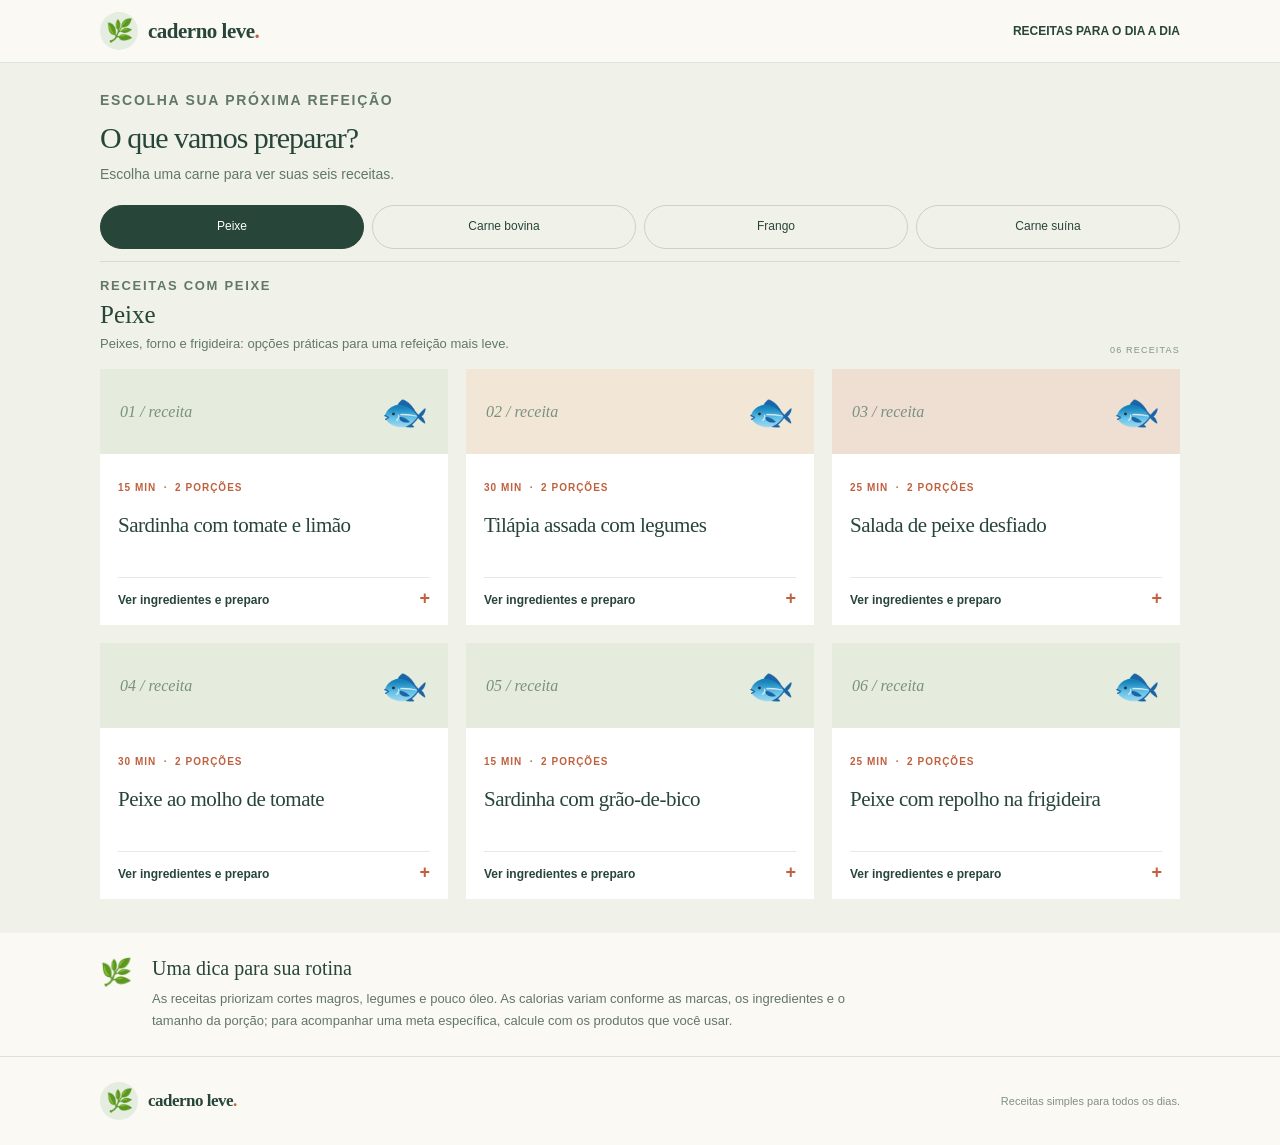
==== index.html @ a043e78c "Add files via upload" ====
<!DOCTYPE html>
<html lang="pt-BR">

<head>
    <meta charset="UTF-8">
    <meta name="viewport" content="width=device-width, initial-scale=1">
    <meta name="description" content="Receitas simples e mais leves com peixe.">
    <title>Peixe | Caderno Leve</title>
    <link rel="stylesheet" href="style.css">
</head>

<body>
    <header class="top">
        <div class="wrap top-inner"><a class="brand" href="index.html"><span class="brand-mark"
                    aria-hidden="true">🌿</span><span>caderno leve<span class="brand-dot">.</span></span></a><span
                class="top-link">RECEITAS PARA O DIA A DIA</span></div>
    </header>
    <main>
        <section class="recipes" id="receitas">
            <div class="wrap">
                <div class="heading-row">
                    <div>
                        <p class="eyebrow">ESCOLHA SUA PRÓXIMA REFEIÇÃO</p>
                        <h2>O que vamos preparar?</h2>
                        <p>Escolha uma carne para ver suas seis receitas.</p>
                    </div>
                </div>
                <nav class="category-nav" aria-label="Categorias de receitas"><a href="index.html" class="active"
                        aria-current="page">Peixe</a><a href="boi.html">Carne bovina</a><a
                        href="frango.html">Frango</a><a href="porco.html">Carne suína</a></nav>
                <div class="category-title">
                    <div>
                        <p class="eyebrow">RECEITAS COM PEIXE</p>
                        <h3>Peixe</h3>
                        <p>Peixes, forno e frigideira: opções práticas para uma refeição mais leve.</p>
                    </div><small>06 RECEITAS</small>
                </div>
                <div class="grid" id="recipe-grid">
                    <article class="card">
                        <div class="card-visual" aria-hidden="true"><span>01 / receita</span><span>🐟</span></div>
                        <div class="card-content">
                            <p class="meta">15 MIN &nbsp;·&nbsp; 2 PORÇÕES</p>
                            <h4>Sardinha com tomate e limão</h4>
                            <details>
                                <summary>Ver ingredientes e preparo</summary>
                                <div class="detail"><b>Ingredientes</b>
                                    <ul>
                                        <li>1 lata de sardinha em água, escorrida (aprox. 125 g)</li>
                                        <li>150 g de tomate picado</li>
                                        <li>50 g de cebola picada</li>
                                        <li>10 ml de suco de limão</li>
                                        <li>Salsinha e pimenta-do-reino a gosto</li>
                                    </ul><b>Modo de preparo</b>
                                    <p>Misture a sardinha com o tomate e a cebola. Tempere com limão, salsinha e
                                        pimenta. Sirva fria ou aqueça rapidamente na frigideira.</p>
                                </div>
                            </details>
                        </div>
                    </article>
                    <article class="card">
                        <div class="card-visual" aria-hidden="true"><span>02 / receita</span><span>🐟</span></div>
                        <div class="card-content">
                            <p class="meta">30 MIN &nbsp;·&nbsp; 2 PORÇÕES</p>
                            <h4>Tilápia assada com legumes</h4>
                            <details>
                                <summary>Ver ingredientes e preparo</summary>
                                <div class="detail"><b>Ingredientes</b>
                                    <ul>
                                        <li>300 g de filé de tilápia</li>
                                        <li>200 g de abobrinha em rodelas</li>
                                        <li>150 g de cenoura em tiras finas</li>
                                        <li>5 ml de azeite</li>
                                        <li>Limão, alho, sal e ervas a gosto</li>
                                    </ul><b>Modo de preparo</b>
                                    <p>Tempere o peixe com limão, alho e ervas. Disponha com os legumes em uma
                                        assadeira, regue com azeite e asse a 200 °C por cerca de 20 a 25 minutos, até o
                                        peixe estar cozido e se desfazer facilmente.</p>
                                </div>
                            </details>
                        </div>
                    </article>
                    <article class="card">
                        <div class="card-visual" aria-hidden="true"><span>03 / receita</span><span>🐟</span></div>
                        <div class="card-content">
                            <p class="meta">25 MIN &nbsp;·&nbsp; 2 PORÇÕES</p>
                            <h4>Salada de peixe desfiado</h4>
                            <details>
                                <summary>Ver ingredientes e preparo</summary>
                                <div class="detail"><b>Ingredientes</b>
                                    <ul>
                                        <li>300 g de filé de peixe branco</li>
                                        <li>150 g de pepino picado</li>
                                        <li>150 g de tomate picado</li>
                                        <li>60 g de iogurte natural desnatado</li>
                                        <li>Limão, sal e cheiro-verde a gosto</li>
                                    </ul><b>Modo de preparo</b>
                                    <p>Cozinhe o peixe em água até ficar opaco e se desfazer facilmente; escorra e
                                        desfie. Deixe esfriar e misture com o pepino e o tomate. Tempere o iogurte com
                                        limão e cheiro-verde e junte à salada.</p>
                                </div>
                            </details>
                        </div>
                    </article>
                    <article class="card">
                        <div class="card-visual" aria-hidden="true"><span>04 / receita</span><span>🐟</span></div>
                        <div class="card-content">
                            <p class="meta">30 MIN &nbsp;·&nbsp; 2 PORÇÕES</p>
                            <h4>Peixe ao molho de tomate</h4>
                            <details>
                                <summary>Ver ingredientes e preparo</summary>
                                <div class="detail"><b>Ingredientes</b>
                                    <ul>
                                        <li>300 g de filé de peixe branco</li>
                                        <li>200 g de tomate picado</li>
                                        <li>50 g de cebola</li>
                                        <li>5 ml de azeite</li>
                                        <li>Alho, sal e cheiro-verde a gosto</li>
                                    </ul><b>Modo de preparo</b>
                                    <p>Refogue cebola e alho no azeite. Junte o tomate e um pouco de água, cozinhe por 5
                                        minutos e acrescente o peixe. Tampe e cozinhe até ficar opaco e se desfazer
                                        facilmente. Finalize com cheiro-verde.</p>
                                </div>
                            </details>
                        </div>
                    </article>
                    <article class="card">
                        <div class="card-visual" aria-hidden="true"><span>05 / receita</span><span>🐟</span></div>
                        <div class="card-content">
                            <p class="meta">15 MIN &nbsp;·&nbsp; 2 PORÇÕES</p>
                            <h4>Sardinha com grão-de-bico</h4>
                            <details>
                                <summary>Ver ingredientes e preparo</summary>
                                <div class="detail"><b>Ingredientes</b>
                                    <ul>
                                        <li>1 lata de sardinha em água, escorrida (aprox. 125 g)</li>
                                        <li>160 g de grão-de-bico cozido e escorrido</li>
                                        <li>100 g de tomate picado</li>
                                        <li>50 g de cebola</li>
                                        <li>10 ml de suco de limão</li>
                                        <li>Salsinha a gosto</li>
                                    </ul><b>Modo de preparo</b>
                                    <p>Misture a sardinha, o grão-de-bico, o tomate e a cebola. Tempere com limão e
                                        salsinha e sirva.</p>
                                </div>
                            </details>
                        </div>
                    </article>
                    <article class="card">
                        <div class="card-visual" aria-hidden="true"><span>06 / receita</span><span>🐟</span></div>
                        <div class="card-content">
                            <p class="meta">25 MIN &nbsp;·&nbsp; 2 PORÇÕES</p>
                            <h4>Peixe com repolho na frigideira</h4>
                            <details>
                                <summary>Ver ingredientes e preparo</summary>
                                <div class="detail"><b>Ingredientes</b>
                                    <ul>
                                        <li>300 g de filé de peixe branco em cubos</li>
                                        <li>200 g de repolho fatiado</li>
                                        <li>100 g de cenoura ralada</li>
                                        <li>5 ml de azeite</li>
                                        <li>Alho, sal e limão a gosto</li>
                                    </ul><b>Modo de preparo</b>
                                    <p>Aqueça o azeite e refogue o alho, o repolho e a cenoura até amaciar. Junte o
                                        peixe, tempere e cozinhe até ficar opaco e se desfazer facilmente. Finalize com
                                        limão.</p>
                                </div>
                            </details>
                        </div>
                    </article>
                </div>
            </div>
        </section>
        <section class="wrap tip">
            <div class="tip-icon" aria-hidden="true">🌿</div>
            <div>
                <h3>Uma dica para sua rotina</h3>
                <p>As receitas priorizam cortes magros, legumes e pouco óleo. As calorias variam conforme as marcas, os
                    ingredientes e o tamanho da porção; para acompanhar uma meta específica, calcule com os produtos que
                    você usar.</p>
            </div>
        </section>
    </main>
    <footer>
        <div class="wrap foot"><a class="brand" href="index.html"><span class="brand-mark"
                    aria-hidden="true">🌿</span><span>caderno leve<span class="brand-dot">.</span></span></a>
            <p>Receitas simples para todos os dias.</p>
        </div>
    </footer>
</body>

</html>
---- style.css ----
:root {
    --ink: #28453a;
    --sub: #62766a;
    --paper: #faf9f3;
    --cream: #f0f2e9;
    --orange: #bf603f;
    --line: #dce4d8
}

* {
    box-sizing: border-box
}

html {
    scroll-behavior: smooth
}

body {
    margin: 0;
    background: var(--paper);
    color: var(--ink);
    font-family: Arial, sans-serif
}

a {
    color: inherit;
    text-decoration: none
}

.wrap {
    width: min(1080px, calc(100% - 40px));
    margin: auto
}

.top {
    border-bottom: 1px solid var(--line)
}

.top-inner {
    min-height: 76px;
    display: flex;
    justify-content: space-between;
    align-items: center;
    gap: 20px
}

.brand {
    display: flex;
    align-items: center;
    gap: 10px;
    font: bold 21px Georgia, serif;
    letter-spacing: -.5px
}

.brand-mark {
    display: grid;
    place-items: center;
    width: 38px;
    height: 38px;
    background: #e4ede0;
    color: #426c54;
    border-radius: 50%;
    font: 22px Georgia
}

.brand-dot {
    color: var(--orange)
}

.top-link {
    font-size: 12px;
    font-weight: bold
}

.hero {
    display: grid;
    grid-template-columns: 1.15fr .85fr;
    align-items: center;
    gap: 50px;
    padding: 65px 0
}

.eyebrow {
    color: var(--orange);
    font-weight: bold;
    letter-spacing: 1.7px;
    font-size: 10px
}

.hero h1 {
    font: normal clamp(43px, 5vw, 65px)/1.08 Georgia, serif;
    letter-spacing: -2px;
    margin: 20px 0
}

.hero h1 em {
    color: var(--orange);
    font-weight: normal
}

.hero p:not(.eyebrow) {
    color: var(--sub);
    font-size: 15px;
    line-height: 1.8;
    max-width: 460px
}

.hero-link {
    display: inline-block;
    background: var(--ink);
    color: white;
    padding: 16px 19px;
    margin-top: 16px;
    font-weight: bold;
    font-size: 12px
}

.hero-art {
    background: #e5ece0;
    min-height: 270px;
    display: flex;
    flex-direction: column;
    align-items: center;
    justify-content: center;
    position: relative
}

.hero-art span {
    font-size: 80px
}

.hero-art p {
    font: italic 18px Georgia, serif !important;
    color: var(--ink) !important
}

.hero-art small {
    position: absolute;
    top: 19px;
    left: 20px;
    font-size: 9px;
    letter-spacing: 1.2px;
    color: #718477
}

.recipes {
    background: var(--cream);
    padding: 65px 0 80px
}

.heading-row {
    display: flex;
    justify-content: space-between;
    align-items: end;
    gap: 20px
}

.heading-row h2 {
    font: normal 38px Georgia, serif;
    letter-spacing: -1px;
    margin: 14px 0
}

.heading-row p {
    color: var(--sub);
    font-size: 14px;
    line-height: 1.7;
    margin: 0
}

.category-nav {
    display: flex;
    gap: 8px;
    flex-wrap: wrap;
    margin: 30px 0 35px
}

.category-nav a {
    padding: 12px 16px;
    border: 1px solid #c7d3c6;
    font-size: 12px;
    border-radius: 2px
}

.category-nav a:hover,
.category-nav a.active {
    background: var(--ink);
    color: #fff;
    border-color: var(--ink)
}

.category-title {
    border-top: 1px solid #d5ddd1;
    padding-top: 27px;
    display: flex;
    justify-content: space-between;
    gap: 20px;
    align-items: end;
    margin-bottom: 20px
}

.category-title h3 {
    font: normal 29px Georgia, serif;
    margin: 8px 0
}

.category-title p {
    font-size: 13px;
    color: var(--sub);
    margin: 0;
    line-height: 1.6
}

.category-title small {
    font-size: 9px;
    letter-spacing: 1.2px;
    color: #829486;
    white-space: nowrap
}

.grid {
    display: grid;
    grid-template-columns: repeat(3, 1fr);
    gap: 18px
}

.card {
    background: white;
    display: flex;
    flex-direction: column
}

.card-visual {
    height: 120px;
    background: #e5ebdd;
    display: flex;
    justify-content: space-between;
    align-items: center;
    padding: 20px
}

.card:nth-child(2) .card-visual {
    background: #f2e7d6
}

.card:nth-child(3) .card-visual {
    background: #efdfd3
}

.card-visual span:first-child {
    font: italic 16px Georgia;
    color: #799080
}

.card-visual span:last-child {
    font-size: 48px
}

.card-content {
    padding: 23px;
    display: flex;
    flex-direction: column;
    flex: 1
}

.meta {
    color: var(--orange);
    font-size: 10px;
    font-weight: bold;
    letter-spacing: 1px
}

.card h4 {
    font: normal 23px/1.2 Georgia, serif;
    letter-spacing: -.5px;
    margin: 15px 0 20px;
    min-height: 55px
}

.card details {
    border-top: 1px solid #e5ebe3;
    padding-top: 15px;
    margin-top: auto
}

.card summary {
    cursor: pointer;
    list-style: none;
    font-size: 12px;
    font-weight: bold
}

.card summary::-webkit-details-marker {
    display: none
}

.card summary:after {
    content: ' +';
    float: right;
    color: var(--orange);
    font-size: 18px;
    line-height: 10px
}

.card details[open] summary:after {
    content: ' −'
}

.detail {
    font-size: 13px;
    line-height: 1.65;
    color: #62746a;
    padding-top: 18px
}

.detail b {
    color: var(--ink)
}

.detail ul {
    padding-left: 18px
}

.tip {
    padding: 48px 0;
    display: flex;
    gap: 20px;
    align-items: start
}

.tip-icon {
    font-size: 26px
}

.tip h3 {
    font: normal 25px Georgia;
    margin: 0 0 8px
}

.tip p {
    font-size: 13px;
    color: var(--sub);
    line-height: 1.7;
    margin: 0;
    max-width: 720px
}

footer {
    border-top: 1px solid var(--line)
}

.foot {
    padding: 25px 0;
    display: flex;
    align-items: center;
    justify-content: space-between;
    gap: 12px
}

.foot p {
    font-size: 11px;
    color: #809086
}

.foot .brand {
    font-size: 17px
}

a:focus-visible,
summary:focus-visible {
    outline: 3px solid var(--orange);
    outline-offset: 3px
}

@media(max-width:760px) {
    .hero {
        grid-template-columns: 1fr;
        gap: 24px;
        padding: 45px 0
    }

    .hero-art {
        min-height: 190px
    }

    .hero-art span {
        font-size: 58px
    }

    .grid {
        grid-template-columns: repeat(2, 1fr)
    }

    .heading-row h2 {
        font-size: 32px
    }
}

@media(max-width:520px) {
    .wrap {
        width: calc(100% - 32px)
    }

    .brand {
        font-size: 18px
    }

    .top-link {
        font-size: 11px
    }

    .hero h1 {
        font-size: 43px
    }

    .grid {
        grid-template-columns: 1fr
    }

    .card h4 {
        min-height: 0
    }

    .category-title small {
        display: none
    }

    .foot {
        align-items: start;
        flex-direction: column
    }

    .recipes {
        padding: 50px 0
    }
}

/* Navegação compacta: categorias e receitas ficam no começo da página. */
.recipes {
    padding: 26px 0 34px
}

.heading-row h2 {
    font-size: 30px;
    margin: 8px 0
}

.category-nav {
    margin: 18px 0 12px
}

.category-title {
    padding-top: 14px;
    margin-bottom: 14px
}

.category-title h3 {
    font-size: 25px;
    margin: 5px 0
}

.page-links {
    display: flex;
    justify-content: space-between;
    gap: 12px;
    margin: 0 0 14px;
    font-size: 11px;
    font-weight: bold
}

.page-links a {
    padding: 6px 0
}

.carousel-controls {
    display: flex;
    justify-content: flex-end;
    margin-bottom: 14px
}

.carousel-controls>div {
    display: flex;
    gap: 12px;
    align-items: center
}

.carousel-controls button {
    border: 1px solid #c7d3c6;
    background: #fff;
    color: var(--ink);
    padding: 10px 12px;
    cursor: pointer;
    font: 700 12px Arial, sans-serif
}

.carousel-controls button:hover:not(:disabled) {
    background: var(--ink);
    color: #fff
}

.carousel-controls button:disabled {
    opacity: .4;
    cursor: default
}

.carousel-controls span {
    font-size: 11px;
    color: var(--sub);
    min-width: 52px;
    text-align: center
}

.card[hidden] {
    display: none
}

.card-visual {
    height: 85px
}

.card-visual span:last-child {
    font-size: 38px
}

.card-content {
    padding: 18px
}

.card h4 {
    font-size: 21px;
    margin: 10px 0 16px;
    min-height: 48px
}

.tip {
    padding: 24px 0
}

.tip h3 {
    font-size: 20px
}

.top-inner {
    min-height: 62px
}

@media(max-width:520px) {
    .top-link {
        display: none
    }

    .recipes {
        padding: 20px 0 28px
    }

    .heading-row h2 {
        font-size: 27px
    }

    .category-nav {
        gap: 6px
    }

    .category-nav a {
        padding: 9px 11px
    }

    .carousel-controls {
        justify-content: flex-start
    }

    .card h4 {
        min-height: 0
    }

    .card-visual {
        height: 70px
    }

    .tip {
        padding: 20px 0
    }
}

/* Botões de categorias de tamanhos iguais em qualquer tela. */
.category-nav {
    display: grid;
    grid-template-columns: repeat(4, minmax(0, 1fr));
    gap: 8px
}

.category-nav a {
    display: flex;
    align-items: center;
    justify-content: center;
    text-align: center;
    min-width: 0;
    min-height: 44px;
    padding: 10px 8px;
    line-height: 1.25
}

.page-links {
    display: grid;
    grid-template-columns: repeat(2, minmax(0, 1fr));
    gap: 8px
}

.page-links a {
    display: flex;
    align-items: center;
    justify-content: center;
    min-height: 40px;
    border: 1px solid #c7d3c6;
    text-align: center;
    padding: 8px 6px;
    font-size: 12px
}

.page-links a:hover {
    background: var(--ink);
    color: #fff
}

.grid .card {
    display: flex
}

.grid .card[hidden] {
    display: none
}

@media(max-width:520px) {
    .category-nav {
        grid-template-columns: repeat(2, minmax(0, 1fr))
    }

    .category-nav a {
        min-height: 42px
    }

    .page-links a {
        font-size: 11px
    }
}

/* Categorias com cantos arredondados. */
.category-nav a {
    border-radius: 999px
}
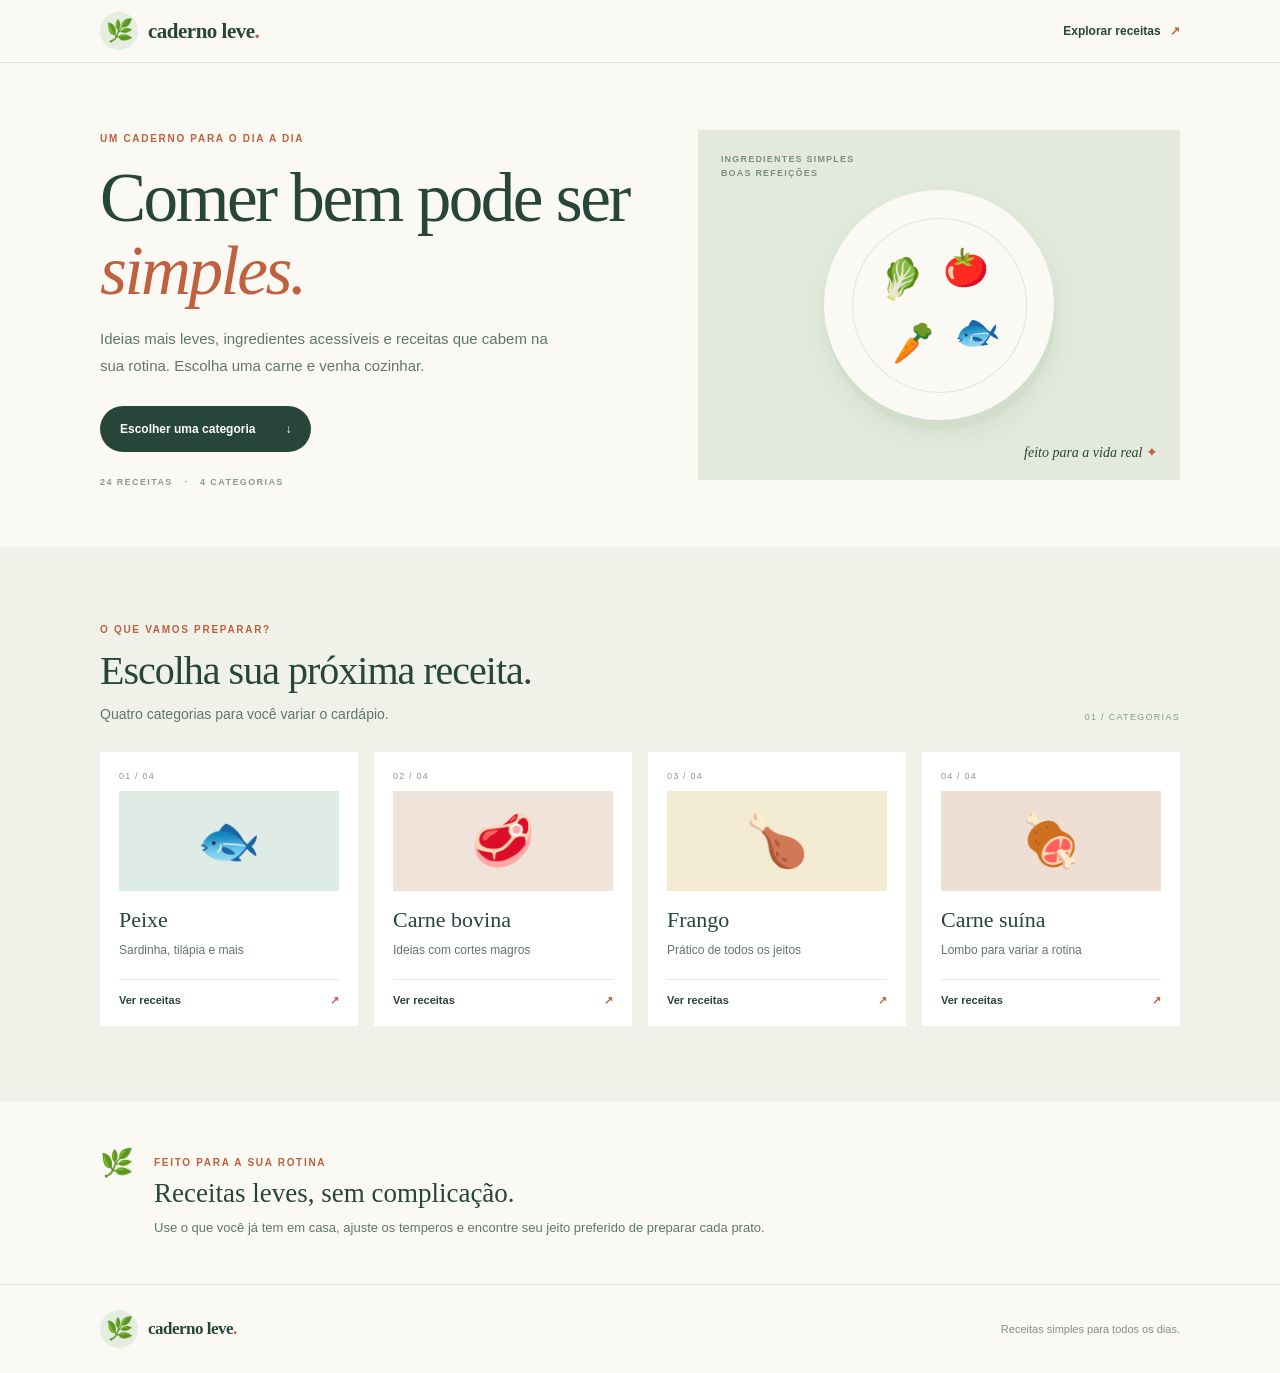
==== commit 84ed5b90: "atualizacao dos arquivos" ====
--- a/index.html
+++ b/index.html
@@ -1,191 +1,28 @@
 <!DOCTYPE html>
 <html lang="pt-BR">
-
 <head>
-    <meta charset="UTF-8">
-    <meta name="viewport" content="width=device-width, initial-scale=1">
-    <meta name="description" content="Receitas simples e mais leves com peixe.">
-    <title>Peixe | Caderno Leve</title>
-    <link rel="stylesheet" href="style.css">
+  <meta charset="UTF-8">
+  <meta name="viewport" content="width=device-width, initial-scale=1">
+  <meta name="description" content="Receitas simples e mais leves para tornar seu dia a dia mais gostoso.">
+  <title>Início | Caderno Leve</title>
+  <link rel="stylesheet" href="style.css">
 </head>
-
-<body>
-    <header class="top">
-        <div class="wrap top-inner"><a class="brand" href="index.html"><span class="brand-mark"
-                    aria-hidden="true">🌿</span><span>caderno leve<span class="brand-dot">.</span></span></a><span
-                class="top-link">RECEITAS PARA O DIA A DIA</span></div>
-    </header>
-    <main>
-        <section class="recipes" id="receitas">
-            <div class="wrap">
-                <div class="heading-row">
-                    <div>
-                        <p class="eyebrow">ESCOLHA SUA PRÓXIMA REFEIÇÃO</p>
-                        <h2>O que vamos preparar?</h2>
-                        <p>Escolha uma carne para ver suas seis receitas.</p>
-                    </div>
-                </div>
-                <nav class="category-nav" aria-label="Categorias de receitas"><a href="index.html" class="active"
-                        aria-current="page">Peixe</a><a href="boi.html">Carne bovina</a><a
-                        href="frango.html">Frango</a><a href="porco.html">Carne suína</a></nav>
-                <div class="category-title">
-                    <div>
-                        <p class="eyebrow">RECEITAS COM PEIXE</p>
-                        <h3>Peixe</h3>
-                        <p>Peixes, forno e frigideira: opções práticas para uma refeição mais leve.</p>
-                    </div><small>06 RECEITAS</small>
-                </div>
-                <div class="grid" id="recipe-grid">
-                    <article class="card">
-                        <div class="card-visual" aria-hidden="true"><span>01 / receita</span><span>🐟</span></div>
-                        <div class="card-content">
-                            <p class="meta">15 MIN &nbsp;·&nbsp; 2 PORÇÕES</p>
-                            <h4>Sardinha com tomate e limão</h4>
-                            <details>
-                                <summary>Ver ingredientes e preparo</summary>
-                                <div class="detail"><b>Ingredientes</b>
-                                    <ul>
-                                        <li>1 lata de sardinha em água, escorrida (aprox. 125 g)</li>
-                                        <li>150 g de tomate picado</li>
-                                        <li>50 g de cebola picada</li>
-                                        <li>10 ml de suco de limão</li>
-                                        <li>Salsinha e pimenta-do-reino a gosto</li>
-                                    </ul><b>Modo de preparo</b>
-                                    <p>Misture a sardinha com o tomate e a cebola. Tempere com limão, salsinha e
-                                        pimenta. Sirva fria ou aqueça rapidamente na frigideira.</p>
-                                </div>
-                            </details>
-                        </div>
-                    </article>
-                    <article class="card">
-                        <div class="card-visual" aria-hidden="true"><span>02 / receita</span><span>🐟</span></div>
-                        <div class="card-content">
-                            <p class="meta">30 MIN &nbsp;·&nbsp; 2 PORÇÕES</p>
-                            <h4>Tilápia assada com legumes</h4>
-                            <details>
-                                <summary>Ver ingredientes e preparo</summary>
-                                <div class="detail"><b>Ingredientes</b>
-                                    <ul>
-                                        <li>300 g de filé de tilápia</li>
-                                        <li>200 g de abobrinha em rodelas</li>
-                                        <li>150 g de cenoura em tiras finas</li>
-                                        <li>5 ml de azeite</li>
-                                        <li>Limão, alho, sal e ervas a gosto</li>
-                                    </ul><b>Modo de preparo</b>
-                                    <p>Tempere o peixe com limão, alho e ervas. Disponha com os legumes em uma
-                                        assadeira, regue com azeite e asse a 200 °C por cerca de 20 a 25 minutos, até o
-                                        peixe estar cozido e se desfazer facilmente.</p>
-                                </div>
-                            </details>
-                        </div>
-                    </article>
-                    <article class="card">
-                        <div class="card-visual" aria-hidden="true"><span>03 / receita</span><span>🐟</span></div>
-                        <div class="card-content">
-                            <p class="meta">25 MIN &nbsp;·&nbsp; 2 PORÇÕES</p>
-                            <h4>Salada de peixe desfiado</h4>
-                            <details>
-                                <summary>Ver ingredientes e preparo</summary>
-                                <div class="detail"><b>Ingredientes</b>
-                                    <ul>
-                                        <li>300 g de filé de peixe branco</li>
-                                        <li>150 g de pepino picado</li>
-                                        <li>150 g de tomate picado</li>
-                                        <li>60 g de iogurte natural desnatado</li>
-                                        <li>Limão, sal e cheiro-verde a gosto</li>
-                                    </ul><b>Modo de preparo</b>
-                                    <p>Cozinhe o peixe em água até ficar opaco e se desfazer facilmente; escorra e
-                                        desfie. Deixe esfriar e misture com o pepino e o tomate. Tempere o iogurte com
-                                        limão e cheiro-verde e junte à salada.</p>
-                                </div>
-                            </details>
-                        </div>
-                    </article>
-                    <article class="card">
-                        <div class="card-visual" aria-hidden="true"><span>04 / receita</span><span>🐟</span></div>
-                        <div class="card-content">
-                            <p class="meta">30 MIN &nbsp;·&nbsp; 2 PORÇÕES</p>
-                            <h4>Peixe ao molho de tomate</h4>
-                            <details>
-                                <summary>Ver ingredientes e preparo</summary>
-                                <div class="detail"><b>Ingredientes</b>
-                                    <ul>
-                                        <li>300 g de filé de peixe branco</li>
-                                        <li>200 g de tomate picado</li>
-                                        <li>50 g de cebola</li>
-                                        <li>5 ml de azeite</li>
-                                        <li>Alho, sal e cheiro-verde a gosto</li>
-                                    </ul><b>Modo de preparo</b>
-                                    <p>Refogue cebola e alho no azeite. Junte o tomate e um pouco de água, cozinhe por 5
-                                        minutos e acrescente o peixe. Tampe e cozinhe até ficar opaco e se desfazer
-                                        facilmente. Finalize com cheiro-verde.</p>
-                                </div>
-                            </details>
-                        </div>
-                    </article>
-                    <article class="card">
-                        <div class="card-visual" aria-hidden="true"><span>05 / receita</span><span>🐟</span></div>
-                        <div class="card-content">
-                            <p class="meta">15 MIN &nbsp;·&nbsp; 2 PORÇÕES</p>
-                            <h4>Sardinha com grão-de-bico</h4>
-                            <details>
-                                <summary>Ver ingredientes e preparo</summary>
-                                <div class="detail"><b>Ingredientes</b>
-                                    <ul>
-                                        <li>1 lata de sardinha em água, escorrida (aprox. 125 g)</li>
-                                        <li>160 g de grão-de-bico cozido e escorrido</li>
-                                        <li>100 g de tomate picado</li>
-                                        <li>50 g de cebola</li>
-                                        <li>10 ml de suco de limão</li>
-                                        <li>Salsinha a gosto</li>
-                                    </ul><b>Modo de preparo</b>
-                                    <p>Misture a sardinha, o grão-de-bico, o tomate e a cebola. Tempere com limão e
-                                        salsinha e sirva.</p>
-                                </div>
-                            </details>
-                        </div>
-                    </article>
-                    <article class="card">
-                        <div class="card-visual" aria-hidden="true"><span>06 / receita</span><span>🐟</span></div>
-                        <div class="card-content">
-                            <p class="meta">25 MIN &nbsp;·&nbsp; 2 PORÇÕES</p>
-                            <h4>Peixe com repolho na frigideira</h4>
-                            <details>
-                                <summary>Ver ingredientes e preparo</summary>
-                                <div class="detail"><b>Ingredientes</b>
-                                    <ul>
-                                        <li>300 g de filé de peixe branco em cubos</li>
-                                        <li>200 g de repolho fatiado</li>
-                                        <li>100 g de cenoura ralada</li>
-                                        <li>5 ml de azeite</li>
-                                        <li>Alho, sal e limão a gosto</li>
-                                    </ul><b>Modo de preparo</b>
-                                    <p>Aqueça o azeite e refogue o alho, o repolho e a cenoura até amaciar. Junte o
-                                        peixe, tempere e cozinhe até ficar opaco e se desfazer facilmente. Finalize com
-                                        limão.</p>
-                                </div>
-                            </details>
-                        </div>
-                    </article>
-                </div>
-            </div>
-        </section>
-        <section class="wrap tip">
-            <div class="tip-icon" aria-hidden="true">🌿</div>
-            <div>
-                <h3>Uma dica para sua rotina</h3>
-                <p>As receitas priorizam cortes magros, legumes e pouco óleo. As calorias variam conforme as marcas, os
-                    ingredientes e o tamanho da porção; para acompanhar uma meta específica, calcule com os produtos que
-                    você usar.</p>
-            </div>
-        </section>
-    </main>
-    <footer>
-        <div class="wrap foot"><a class="brand" href="index.html"><span class="brand-mark"
-                    aria-hidden="true">🌿</span><span>caderno leve<span class="brand-dot">.</span></span></a>
-            <p>Receitas simples para todos os dias.</p>
-        </div>
-    </footer>
-</body>
-
-</html>+<body class="home">
+  <header class="top"><div class="wrap top-inner"><a class="brand" href="index.html"><span class="brand-mark" aria-hidden="true">🌿</span><span>caderno leve<span class="brand-dot">.</span></span></a><a class="home-header-link" href="#categorias">Explorar receitas <span aria-hidden="true">↗</span></a></div></header>
+  <main>
+    <section class="home-hero wrap">
+      <div class="home-hero-copy"><p class="eyebrow">UM CADERNO PARA O DIA A DIA</p><h1>Comer bem pode ser <em>simples.</em></h1><p>Ideias mais leves, ingredientes acessíveis e receitas que cabem na sua rotina. Escolha uma carne e venha cozinhar.</p><a class="home-button" href="#categorias">Escolher uma categoria <span aria-hidden="true">↓</span></a><p class="home-small">24 RECEITAS &nbsp; · &nbsp; 4 CATEGORIAS</p></div>
+      <div class="home-illustration" aria-hidden="true"><div class="illustration-label">INGREDIENTES SIMPLES<br>BOAS REFEIÇÕES</div><div class="plate"><div class="plate-inner"><span>🥬</span><span>🍅</span><span>🥕</span><span>🐟</span></div></div><div class="illustration-note">feito para a vida real <span>✦</span></div></div>
+    </section>
+    <section class="home-categories" id="categorias"><div class="wrap"><div class="home-heading"><div><p class="eyebrow">O QUE VAMOS PREPARAR?</p><h2>Escolha sua próxima receita.</h2><p>Quatro categorias para você variar o cardápio.</p></div><span>01 / CATEGORIAS</span></div>
+      <div class="home-category-grid">
+        <a class="home-category fish-card" href="peixe.html"><span class="cat-number">01 / 04</span><span class="cat-icon" aria-hidden="true">🐟</span><span class="cat-copy"><strong>Peixe</strong><small>Sardinha, tilápia e mais</small><span>Ver receitas <b aria-hidden="true">↗</b></span></span></a>
+        <a class="home-category beef-card" href="boi.html"><span class="cat-number">02 / 04</span><span class="cat-icon" aria-hidden="true">🥩</span><span class="cat-copy"><strong>Carne bovina</strong><small>Ideias com cortes magros</small><span>Ver receitas <b aria-hidden="true">↗</b></span></span></a>
+        <a class="home-category chicken-card" href="frango.html"><span class="cat-number">03 / 04</span><span class="cat-icon" aria-hidden="true">🍗</span><span class="cat-copy"><strong>Frango</strong><small>Prático de todos os jeitos</small><span>Ver receitas <b aria-hidden="true">↗</b></span></span></a>
+        <a class="home-category pork-card" href="porco.html"><span class="cat-number">04 / 04</span><span class="cat-icon" aria-hidden="true">🍖</span><span class="cat-copy"><strong>Carne suína</strong><small>Lombo para variar a rotina</small><span>Ver receitas <b aria-hidden="true">↗</b></span></span></a>
+      </div>
+    </div></section>
+    <section class="home-note wrap"><div class="home-note-icon" aria-hidden="true">🌿</div><div><p class="eyebrow">FEITO PARA A SUA ROTINA</p><h2>Receitas leves, sem complicação.</h2><p>Use o que você já tem em casa, ajuste os temperos e encontre seu jeito preferido de preparar cada prato.</p></div></section>
+  </main>
+  <footer><div class="wrap foot"><a class="brand" href="index.html"><span class="brand-mark" aria-hidden="true">🌿</span><span>caderno leve<span class="brand-dot">.</span></span></a><p>Receitas simples para todos os dias.</p></div></footer>
+</body></html>
--- a/style.css
+++ b/style.css
@@ -1,650 +1,17 @@
-:root {
-    --ink: #28453a;
-    --sub: #62766a;
-    --paper: #faf9f3;
-    --cream: #f0f2e9;
-    --orange: #bf603f;
-    --line: #dce4d8
-}
 
-* {
-    box-sizing: border-box
-}
-
-html {
-    scroll-behavior: smooth
-}
-
-body {
-    margin: 0;
-    background: var(--paper);
-    color: var(--ink);
-    font-family: Arial, sans-serif
-}
-
-a {
-    color: inherit;
-    text-decoration: none
-}
-
-.wrap {
-    width: min(1080px, calc(100% - 40px));
-    margin: auto
-}
-
-.top {
-    border-bottom: 1px solid var(--line)
-}
-
-.top-inner {
-    min-height: 76px;
-    display: flex;
-    justify-content: space-between;
-    align-items: center;
-    gap: 20px
-}
-
-.brand {
-    display: flex;
-    align-items: center;
-    gap: 10px;
-    font: bold 21px Georgia, serif;
-    letter-spacing: -.5px
-}
-
-.brand-mark {
-    display: grid;
-    place-items: center;
-    width: 38px;
-    height: 38px;
-    background: #e4ede0;
-    color: #426c54;
-    border-radius: 50%;
-    font: 22px Georgia
-}
-
-.brand-dot {
-    color: var(--orange)
-}
-
-.top-link {
-    font-size: 12px;
-    font-weight: bold
-}
-
-.hero {
-    display: grid;
-    grid-template-columns: 1.15fr .85fr;
-    align-items: center;
-    gap: 50px;
-    padding: 65px 0
-}
-
-.eyebrow {
-    color: var(--orange);
-    font-weight: bold;
-    letter-spacing: 1.7px;
-    font-size: 10px
-}
-
-.hero h1 {
-    font: normal clamp(43px, 5vw, 65px)/1.08 Georgia, serif;
-    letter-spacing: -2px;
-    margin: 20px 0
-}
-
-.hero h1 em {
-    color: var(--orange);
-    font-weight: normal
-}
-
-.hero p:not(.eyebrow) {
-    color: var(--sub);
-    font-size: 15px;
-    line-height: 1.8;
-    max-width: 460px
-}
-
-.hero-link {
-    display: inline-block;
-    background: var(--ink);
-    color: white;
-    padding: 16px 19px;
-    margin-top: 16px;
-    font-weight: bold;
-    font-size: 12px
-}
-
-.hero-art {
-    background: #e5ece0;
-    min-height: 270px;
-    display: flex;
-    flex-direction: column;
-    align-items: center;
-    justify-content: center;
-    position: relative
-}
-
-.hero-art span {
-    font-size: 80px
-}
-
-.hero-art p {
-    font: italic 18px Georgia, serif !important;
-    color: var(--ink) !important
-}
-
-.hero-art small {
-    position: absolute;
-    top: 19px;
-    left: 20px;
-    font-size: 9px;
-    letter-spacing: 1.2px;
-    color: #718477
-}
-
-.recipes {
-    background: var(--cream);
-    padding: 65px 0 80px
-}
-
-.heading-row {
-    display: flex;
-    justify-content: space-between;
-    align-items: end;
-    gap: 20px
-}
-
-.heading-row h2 {
-    font: normal 38px Georgia, serif;
-    letter-spacing: -1px;
-    margin: 14px 0
-}
-
-.heading-row p {
-    color: var(--sub);
-    font-size: 14px;
-    line-height: 1.7;
-    margin: 0
-}
-
-.category-nav {
-    display: flex;
-    gap: 8px;
-    flex-wrap: wrap;
-    margin: 30px 0 35px
-}
-
-.category-nav a {
-    padding: 12px 16px;
-    border: 1px solid #c7d3c6;
-    font-size: 12px;
-    border-radius: 2px
-}
-
-.category-nav a:hover,
-.category-nav a.active {
-    background: var(--ink);
-    color: #fff;
-    border-color: var(--ink)
-}
-
-.category-title {
-    border-top: 1px solid #d5ddd1;
-    padding-top: 27px;
-    display: flex;
-    justify-content: space-between;
-    gap: 20px;
-    align-items: end;
-    margin-bottom: 20px
-}
-
-.category-title h3 {
-    font: normal 29px Georgia, serif;
-    margin: 8px 0
-}
-
-.category-title p {
-    font-size: 13px;
-    color: var(--sub);
-    margin: 0;
-    line-height: 1.6
-}
-
-.category-title small {
-    font-size: 9px;
-    letter-spacing: 1.2px;
-    color: #829486;
-    white-space: nowrap
-}
-
-.grid {
-    display: grid;
-    grid-template-columns: repeat(3, 1fr);
-    gap: 18px
-}
-
-.card {
-    background: white;
-    display: flex;
-    flex-direction: column
-}
-
-.card-visual {
-    height: 120px;
-    background: #e5ebdd;
-    display: flex;
-    justify-content: space-between;
-    align-items: center;
-    padding: 20px
-}
-
-.card:nth-child(2) .card-visual {
-    background: #f2e7d6
-}
-
-.card:nth-child(3) .card-visual {
-    background: #efdfd3
-}
-
-.card-visual span:first-child {
-    font: italic 16px Georgia;
-    color: #799080
-}
-
-.card-visual span:last-child {
-    font-size: 48px
-}
-
-.card-content {
-    padding: 23px;
-    display: flex;
-    flex-direction: column;
-    flex: 1
-}
-
-.meta {
-    color: var(--orange);
-    font-size: 10px;
-    font-weight: bold;
-    letter-spacing: 1px
-}
-
-.card h4 {
-    font: normal 23px/1.2 Georgia, serif;
-    letter-spacing: -.5px;
-    margin: 15px 0 20px;
-    min-height: 55px
-}
-
-.card details {
-    border-top: 1px solid #e5ebe3;
-    padding-top: 15px;
-    margin-top: auto
-}
-
-.card summary {
-    cursor: pointer;
-    list-style: none;
-    font-size: 12px;
-    font-weight: bold
-}
-
-.card summary::-webkit-details-marker {
-    display: none
-}
-
-.card summary:after {
-    content: ' +';
-    float: right;
-    color: var(--orange);
-    font-size: 18px;
-    line-height: 10px
-}
-
-.card details[open] summary:after {
-    content: ' −'
-}
-
-.detail {
-    font-size: 13px;
-    line-height: 1.65;
-    color: #62746a;
-    padding-top: 18px
-}
-
-.detail b {
-    color: var(--ink)
-}
-
-.detail ul {
-    padding-left: 18px
-}
-
-.tip {
-    padding: 48px 0;
-    display: flex;
-    gap: 20px;
-    align-items: start
-}
-
-.tip-icon {
-    font-size: 26px
-}
-
-.tip h3 {
-    font: normal 25px Georgia;
-    margin: 0 0 8px
-}
-
-.tip p {
-    font-size: 13px;
-    color: var(--sub);
-    line-height: 1.7;
-    margin: 0;
-    max-width: 720px
-}
-
-footer {
-    border-top: 1px solid var(--line)
-}
-
-.foot {
-    padding: 25px 0;
-    display: flex;
-    align-items: center;
-    justify-content: space-between;
-    gap: 12px
-}
-
-.foot p {
-    font-size: 11px;
-    color: #809086
-}
-
-.foot .brand {
-    font-size: 17px
-}
-
-a:focus-visible,
-summary:focus-visible {
-    outline: 3px solid var(--orange);
-    outline-offset: 3px
-}
-
-@media(max-width:760px) {
-    .hero {
-        grid-template-columns: 1fr;
-        gap: 24px;
-        padding: 45px 0
-    }
-
-    .hero-art {
-        min-height: 190px
-    }
-
-    .hero-art span {
-        font-size: 58px
-    }
-
-    .grid {
-        grid-template-columns: repeat(2, 1fr)
-    }
-
-    .heading-row h2 {
-        font-size: 32px
-    }
-}
-
-@media(max-width:520px) {
-    .wrap {
-        width: calc(100% - 32px)
-    }
-
-    .brand {
-        font-size: 18px
-    }
-
-    .top-link {
-        font-size: 11px
-    }
-
-    .hero h1 {
-        font-size: 43px
-    }
-
-    .grid {
-        grid-template-columns: 1fr
-    }
-
-    .card h4 {
-        min-height: 0
-    }
-
-    .category-title small {
-        display: none
-    }
-
-    .foot {
-        align-items: start;
-        flex-direction: column
-    }
-
-    .recipes {
-        padding: 50px 0
-    }
-}
+:root{--ink:#28453a;--sub:#62766a;--paper:#faf9f3;--cream:#f0f2e9;--orange:#bf603f;--line:#dce4d8}*{box-sizing:border-box}html{scroll-behavior:smooth}body{margin:0;background:var(--paper);color:var(--ink);font-family:Arial,sans-serif}a{color:inherit;text-decoration:none}.wrap{width:min(1080px,calc(100% - 40px));margin:auto}.top{border-bottom:1px solid var(--line)}.top-inner{min-height:76px;display:flex;justify-content:space-between;align-items:center;gap:20px}.brand{display:flex;align-items:center;gap:10px;font:bold 21px Georgia,serif;letter-spacing:-.5px}.brand-mark{display:grid;place-items:center;width:38px;height:38px;background:#e4ede0;color:#426c54;border-radius:50%;font:22px Georgia}.brand-dot{color:var(--orange)}.top-link{font-size:12px;font-weight:bold}.hero{display:grid;grid-template-columns:1.15fr .85fr;align-items:center;gap:50px;padding:65px 0}.eyebrow{color:var(--orange);font-weight:bold;letter-spacing:1.7px;font-size:10px}.hero h1{font:normal clamp(43px,5vw,65px)/1.08 Georgia,serif;letter-spacing:-2px;margin:20px 0}.hero h1 em{color:var(--orange);font-weight:normal}.hero p:not(.eyebrow){color:var(--sub);font-size:15px;line-height:1.8;max-width:460px}.hero-link{display:inline-block;background:var(--ink);color:white;padding:16px 19px;margin-top:16px;font-weight:bold;font-size:12px}.hero-art{background:#e5ece0;min-height:270px;display:flex;flex-direction:column;align-items:center;justify-content:center;position:relative}.hero-art span{font-size:80px}.hero-art p{font:italic 18px Georgia,serif!important;color:var(--ink)!important}.hero-art small{position:absolute;top:19px;left:20px;font-size:9px;letter-spacing:1.2px;color:#718477}.recipes{background:var(--cream);padding:65px 0 80px}.heading-row{display:flex;justify-content:space-between;align-items:end;gap:20px}.heading-row h2{font:normal 38px Georgia,serif;letter-spacing:-1px;margin:14px 0}.heading-row p{color:var(--sub);font-size:14px;line-height:1.7;margin:0}.category-nav{display:flex;gap:8px;flex-wrap:wrap;margin:30px 0 35px}.category-nav a{padding:12px 16px;border:1px solid #c7d3c6;font-size:12px;border-radius:2px}.category-nav a:hover,.category-nav a.active{background:var(--ink);color:#fff;border-color:var(--ink)}.category-title{border-top:1px solid #d5ddd1;padding-top:27px;display:flex;justify-content:space-between;gap:20px;align-items:end;margin-bottom:20px}.category-title h3{font:normal 29px Georgia,serif;margin:8px 0}.category-title p{font-size:13px;color:var(--sub);margin:0;line-height:1.6}.category-title small{font-size:9px;letter-spacing:1.2px;color:#829486;white-space:nowrap}.grid{display:grid;grid-template-columns:repeat(3,1fr);gap:18px}.card{background:white;display:flex;flex-direction:column}.card-visual{height:120px;background:#e5ebdd;display:flex;justify-content:space-between;align-items:center;padding:20px}.card:nth-child(2) .card-visual{background:#f2e7d6}.card:nth-child(3) .card-visual{background:#efdfd3}.card-visual span:first-child{font:italic 16px Georgia;color:#799080}.card-visual span:last-child{font-size:48px}.card-content{padding:23px;display:flex;flex-direction:column;flex:1}.meta{color:var(--orange);font-size:10px;font-weight:bold;letter-spacing:1px}.card h4{font:normal 23px/1.2 Georgia,serif;letter-spacing:-.5px;margin:15px 0 20px;min-height:55px}.card details{border-top:1px solid #e5ebe3;padding-top:15px;margin-top:auto}.card summary{cursor:pointer;list-style:none;font-size:12px;font-weight:bold}.card summary::-webkit-details-marker{display:none}.card summary:after{content:' +';float:right;color:var(--orange);font-size:18px;line-height:10px}.card details[open] summary:after{content:' −'}.detail{font-size:13px;line-height:1.65;color:#62746a;padding-top:18px}.detail b{color:var(--ink)}.detail ul{padding-left:18px}.tip{padding:48px 0;display:flex;gap:20px;align-items:start}.tip-icon{font-size:26px}.tip h3{font:normal 25px Georgia;margin:0 0 8px}.tip p{font-size:13px;color:var(--sub);line-height:1.7;margin:0;max-width:720px}footer{border-top:1px solid var(--line)}.foot{padding:25px 0;display:flex;align-items:center;justify-content:space-between;gap:12px}.foot p{font-size:11px;color:#809086}.foot .brand{font-size:17px}a:focus-visible,summary:focus-visible{outline:3px solid var(--orange);outline-offset:3px}@media(max-width:760px){.hero{grid-template-columns:1fr;gap:24px;padding:45px 0}.hero-art{min-height:190px}.hero-art span{font-size:58px}.grid{grid-template-columns:repeat(2,1fr)}.heading-row h2{font-size:32px}}@media(max-width:520px){.wrap{width:calc(100% - 32px)}.brand{font-size:18px}.top-link{font-size:11px}.hero h1{font-size:43px}.grid{grid-template-columns:1fr}.card h4{min-height:0}.category-title small{display:none}.foot{align-items:start;flex-direction:column}.recipes{padding:50px 0}}
 
 /* Navegação compacta: categorias e receitas ficam no começo da página. */
-.recipes {
-    padding: 26px 0 34px
-}
-
-.heading-row h2 {
-    font-size: 30px;
-    margin: 8px 0
-}
-
-.category-nav {
-    margin: 18px 0 12px
-}
-
-.category-title {
-    padding-top: 14px;
-    margin-bottom: 14px
-}
-
-.category-title h3 {
-    font-size: 25px;
-    margin: 5px 0
-}
-
-.page-links {
-    display: flex;
-    justify-content: space-between;
-    gap: 12px;
-    margin: 0 0 14px;
-    font-size: 11px;
-    font-weight: bold
-}
-
-.page-links a {
-    padding: 6px 0
-}
-
-.carousel-controls {
-    display: flex;
-    justify-content: flex-end;
-    margin-bottom: 14px
-}
-
-.carousel-controls>div {
-    display: flex;
-    gap: 12px;
-    align-items: center
-}
-
-.carousel-controls button {
-    border: 1px solid #c7d3c6;
-    background: #fff;
-    color: var(--ink);
-    padding: 10px 12px;
-    cursor: pointer;
-    font: 700 12px Arial, sans-serif
-}
-
-.carousel-controls button:hover:not(:disabled) {
-    background: var(--ink);
-    color: #fff
-}
-
-.carousel-controls button:disabled {
-    opacity: .4;
-    cursor: default
-}
-
-.carousel-controls span {
-    font-size: 11px;
-    color: var(--sub);
-    min-width: 52px;
-    text-align: center
-}
-
-.card[hidden] {
-    display: none
-}
-
-.card-visual {
-    height: 85px
-}
-
-.card-visual span:last-child {
-    font-size: 38px
-}
-
-.card-content {
-    padding: 18px
-}
-
-.card h4 {
-    font-size: 21px;
-    margin: 10px 0 16px;
-    min-height: 48px
-}
-
-.tip {
-    padding: 24px 0
-}
-
-.tip h3 {
-    font-size: 20px
-}
-
-.top-inner {
-    min-height: 62px
-}
-
-@media(max-width:520px) {
-    .top-link {
-        display: none
-    }
-
-    .recipes {
-        padding: 20px 0 28px
-    }
-
-    .heading-row h2 {
-        font-size: 27px
-    }
-
-    .category-nav {
-        gap: 6px
-    }
-
-    .category-nav a {
-        padding: 9px 11px
-    }
-
-    .carousel-controls {
-        justify-content: flex-start
-    }
-
-    .card h4 {
-        min-height: 0
-    }
-
-    .card-visual {
-        height: 70px
-    }
-
-    .tip {
-        padding: 20px 0
-    }
-}
+.recipes{padding:26px 0 34px}.heading-row h2{font-size:30px;margin:8px 0}.category-nav{margin:18px 0 12px}.category-title{padding-top:14px;margin-bottom:14px}.category-title h3{font-size:25px;margin:5px 0}.page-links{display:flex;justify-content:space-between;gap:12px;margin:0 0 14px;font-size:11px;font-weight:bold}.page-links a{padding:6px 0}.carousel-controls{display:flex;justify-content:flex-end;margin-bottom:14px}.carousel-controls>div{display:flex;gap:12px;align-items:center}.carousel-controls button{border:1px solid #c7d3c6;background:#fff;color:var(--ink);padding:10px 12px;cursor:pointer;font:700 12px Arial,sans-serif}.carousel-controls button:hover:not(:disabled){background:var(--ink);color:#fff}.carousel-controls button:disabled{opacity:.4;cursor:default}.carousel-controls span{font-size:11px;color:var(--sub);min-width:52px;text-align:center}.card[hidden]{display:none}.card-visual{height:85px}.card-visual span:last-child{font-size:38px}.card-content{padding:18px}.card h4{font-size:21px;margin:10px 0 16px;min-height:48px}.tip{padding:24px 0}.tip h3{font-size:20px}.top-inner{min-height:62px}@media(max-width:520px){.top-link{display:none}.recipes{padding:20px 0 28px}.heading-row h2{font-size:27px}.category-nav{gap:6px}.category-nav a{padding:9px 11px}.carousel-controls{justify-content:flex-start}.card h4{min-height:0}.card-visual{height:70px}.tip{padding:20px 0}}
 
 /* Botões de categorias de tamanhos iguais em qualquer tela. */
-.category-nav {
-    display: grid;
-    grid-template-columns: repeat(4, minmax(0, 1fr));
-    gap: 8px
-}
-
-.category-nav a {
-    display: flex;
-    align-items: center;
-    justify-content: center;
-    text-align: center;
-    min-width: 0;
-    min-height: 44px;
-    padding: 10px 8px;
-    line-height: 1.25
-}
-
-.page-links {
-    display: grid;
-    grid-template-columns: repeat(2, minmax(0, 1fr));
-    gap: 8px
-}
-
-.page-links a {
-    display: flex;
-    align-items: center;
-    justify-content: center;
-    min-height: 40px;
-    border: 1px solid #c7d3c6;
-    text-align: center;
-    padding: 8px 6px;
-    font-size: 12px
-}
-
-.page-links a:hover {
-    background: var(--ink);
-    color: #fff
-}
-
-.grid .card {
-    display: flex
-}
-
-.grid .card[hidden] {
-    display: none
-}
-
-@media(max-width:520px) {
-    .category-nav {
-        grid-template-columns: repeat(2, minmax(0, 1fr))
-    }
-
-    .category-nav a {
-        min-height: 42px
-    }
-
-    .page-links a {
-        font-size: 11px
-    }
-}
+.category-nav{display:grid;grid-template-columns:repeat(4,minmax(0,1fr));gap:8px}.category-nav a{display:flex;align-items:center;justify-content:center;text-align:center;min-width:0;min-height:44px;padding:10px 8px;line-height:1.25}.page-links{display:grid;grid-template-columns:repeat(2,minmax(0,1fr));gap:8px}.page-links a{display:flex;align-items:center;justify-content:center;min-height:40px;border:1px solid #c7d3c6;text-align:center;padding:8px 6px;font-size:12px}.page-links a:hover{background:var(--ink);color:#fff}.grid .card{display:flex}.grid .card[hidden]{display:none}@media(max-width:520px){.category-nav{grid-template-columns:repeat(2,minmax(0,1fr))}.category-nav a{min-height:42px}.page-links a{font-size:11px}}
 
 /* Categorias com cantos arredondados. */
-.category-nav a {
-    border-radius: 999px
-}+.category-nav a{border-radius:999px}
+
+/* Página inicial */
+.home-header-link{font-size:12px;font-weight:bold}.home-header-link span{color:var(--orange);margin-left:6px}.home-hero{display:grid;grid-template-columns:1.05fr .95fr;align-items:center;gap:65px;padding:60px 0}.home-hero h1{font:normal clamp(46px,5.4vw,70px)/1.05 Georgia,serif;letter-spacing:-2.5px;margin:18px 0}.home-hero h1 em{color:var(--orange);font-weight:normal}.home-hero-copy>p:not(.eyebrow):not(.home-small){font-size:15px;line-height:1.8;color:var(--sub);max-width:450px}.home-button{display:inline-flex;gap:30px;align-items:center;background:var(--ink);color:#fff;border-radius:999px;padding:16px 20px;font-size:12px;font-weight:bold;margin-top:12px}.home-button:hover{background:#416451}.home-small{font-size:9px;letter-spacing:1.4px;font-weight:bold;color:#8b9b8d;margin:25px 0 0}.home-illustration{height:350px;background:#e3eadc;position:relative;display:grid;place-items:center;overflow:hidden}.illustration-label{position:absolute;top:22px;left:23px;font-size:9px;font-weight:bold;letter-spacing:1.2px;line-height:1.6;color:#7c9080}.plate{width:230px;height:230px;border-radius:50%;background:#faf9f3;box-shadow:0 10px 0 #d2ddcc,0 13px 24px #a8b9a64d;display:grid;place-items:center;transform:rotate(-10deg)}.plate-inner{border:1px solid #dde7d9;border-radius:50%;width:175px;height:175px;display:grid;grid-template-columns:1fr 1fr;place-items:center;padding:22px}.plate-inner span{font-size:37px}.illustration-note{position:absolute;right:22px;bottom:19px;font:italic 14px Georgia,serif}.illustration-note span{color:var(--orange);font-style:normal}.home-categories{background:#f0f2e9;padding:67px 0 76px}.home-heading{display:flex;align-items:end;justify-content:space-between;gap:20px}.home-heading h2{font:normal clamp(31px,4vw,40px) Georgia,serif;letter-spacing:-1px;margin:12px 0}.home-heading p:not(.eyebrow){font-size:14px;color:var(--sub);margin:0}.home-heading>span{font-size:9px;letter-spacing:1.3px;color:#879a8b}.home-category-grid{display:grid;grid-template-columns:repeat(4,1fr);gap:16px;margin-top:30px}.home-category{background:#fff;display:flex;flex-direction:column;min-height:260px;padding:19px;transition:transform .2s ease,box-shadow .2s ease}.home-category:hover{transform:translateY(-4px);box-shadow:0 10px 22px #27433314}.cat-number{font-size:9px;letter-spacing:1.2px;color:#87988b}.cat-icon{display:grid;place-items:center;font-size:51px;min-height:100px;margin:10px 0 16px}.fish-card .cat-icon{background:#dfece5}.beef-card .cat-icon{background:#f0e3da}.chicken-card .cat-icon{background:#f4ecd2}.pork-card .cat-icon{background:#eddfd4}.cat-copy{display:flex;flex-direction:column;gap:8px}.cat-copy strong{font:normal 22px Georgia,serif}.cat-copy small{font-size:12px;color:var(--sub);min-height:30px;line-height:1.5}.cat-copy>span{font-size:11px;font-weight:bold;border-top:1px solid #e5ebe2;padding-top:14px}.cat-copy b{float:right;color:var(--orange)}.home-note{display:flex;gap:20px;align-items:flex-start;padding:45px 0}.home-note-icon{font-size:27px}.home-note h2{font:normal 27px Georgia,serif;margin:8px 0}.home-note p:not(.eyebrow){font-size:13px;color:var(--sub);line-height:1.7;max-width:650px;margin:0}@media(max-width:760px){.home-hero{grid-template-columns:1fr;gap:30px;padding:45px 0}.home-illustration{height:260px}.plate{width:180px;height:180px}.plate-inner{width:140px;height:140px;padding:16px}.plate-inner span{font-size:28px}.home-category-grid{grid-template-columns:repeat(2,1fr)}.home-heading>span{display:none}}@media(max-width:450px){.home-hero h1{font-size:43px}.home-header-link{font-size:11px}.home-categories{padding:48px 0}.home-category-grid{gap:10px}.home-category{padding:13px;min-height:230px}.cat-icon{font-size:40px;min-height:78px}.cat-copy strong{font-size:19px}.home-note{padding:30px 0}}
+
+/* Energia aproximada de cada porção. */
+.card-visual span.calorie{font:700 14px Arial,sans-serif;color:#456b59}.calorie small{display:block;margin-top:5px;font-size:10px;font-weight:400;color:#718479}.tip p a{text-decoration:underline;text-underline-offset:2px}
